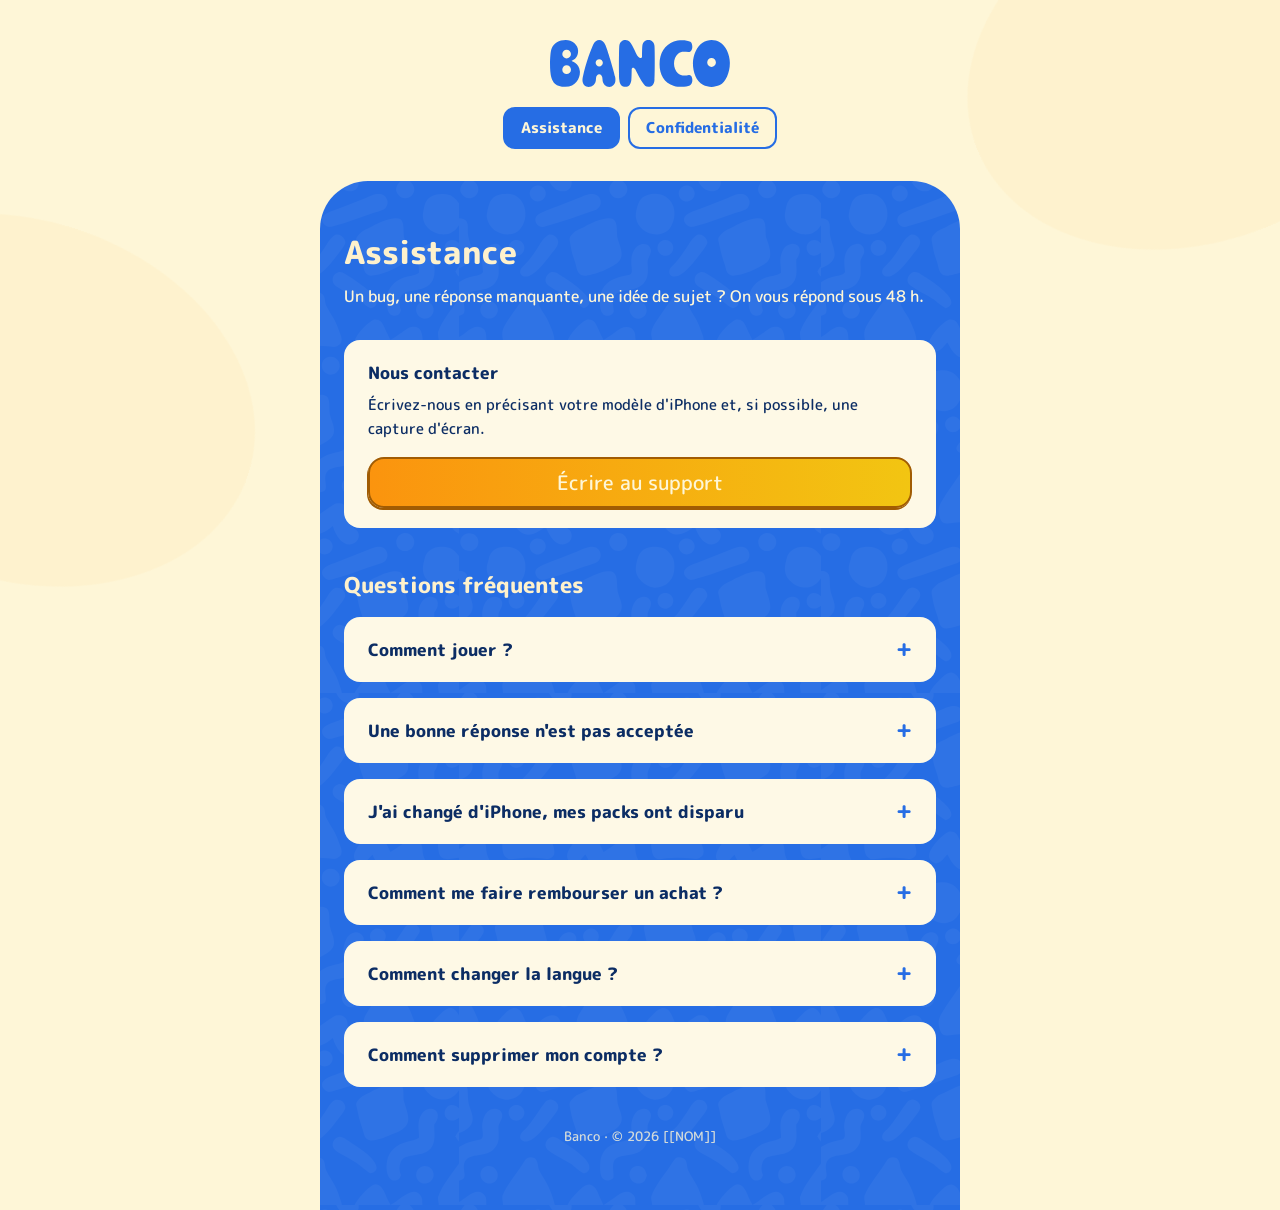
==== index.html @ dce541fc "feat: pages assistance et confidentialité Banco" ====
<!doctype html>
<html lang="fr">
<head>
  <meta charset="utf-8">
  <meta name="viewport" content="width=device-width, initial-scale=1">
  <title>Banco – Assistance</title>
  <meta name="description" content="Assistance du jeu Banco : contact, questions fréquentes, achats et compte.">
  <link rel="icon" href="assets/favicon.png">
  <link rel="apple-touch-icon" href="assets/icon.png">
  <link rel="preconnect" href="https://fonts.googleapis.com">
  <link rel="preconnect" href="https://fonts.gstatic.com" crossorigin>
  <link href="https://fonts.googleapis.com/css2?family=M+PLUS+Rounded+1c:wght@500;700;800&display=swap" rel="stylesheet">
  <link rel="stylesheet" href="style.css">
</head>
<body>
  <div class="page">
    <header>
      <img class="logo" src="assets/logo.svg" alt="Banco">
      <nav aria-label="Pages">
        <a href="./" aria-current="page">Assistance</a>
        <a href="confidentialite.html">Confidentialité</a>
      </nav>
    </header>

    <main class="panel">
      <h1>Assistance</h1>
      <p class="lead">Un bug, une réponse manquante, une idée de sujet ? On vous répond sous 48 h.</p>

      <div class="card">
        <h3>Nous contacter</h3>
        <p>Écrivez-nous en précisant votre modèle d'iPhone et, si possible, une capture d'écran.</p>
        <a class="btn" href="mailto:[[EMAIL]]?subject=Banco%20%E2%80%93%20Assistance">Écrire au support</a>
      </div>

      <h2>Questions fréquentes</h2>

      <details class="card">
        <summary>Comment jouer ?</summary>
        <p>Créez 2 à 4 équipes, choisissez vos thèmes, puis un mode :</p>
        <ul>
          <li><strong>Enchères</strong> : les équipes misent sur le nombre de réponses qu'elles peuvent citer sur un sujet. Celle qui mise le plus doit tenir parole en 60 secondes. Mise ratée : les points vont à l'adversaire.</li>
          <li><strong>Survie</strong> : les équipes citent une réponse chacune leur tour. Celle qui sèche est éliminée, la dernière en lice remporte la cagnotte.</li>
        </ul>
      </details>

      <details class="card">
        <summary>Une bonne réponse n'est pas acceptée</summary>
        <p>Notre base ne contient pas toutes les réponses possibles. Utilisez « Valider quand même » pour la compter, ou « Chercher en ligne » pour vérifier. Envoyez-nous la réponse oubliée : nous l'ajouterons dans une prochaine mise à jour.</p>
      </details>

      <details class="card">
        <summary>J'ai changé d'iPhone, mes packs ont disparu</summary>
        <p>Ouvrez la Boutique et touchez « Restaurer les achats », avec le même identifiant Apple que lors de l'achat. Les packs déjà payés ne sont jamais facturés une seconde fois.</p>
      </details>

      <details class="card">
        <summary>Comment me faire rembourser un achat ?</summary>
        <p>Les paiements sont gérés par Apple. Faites votre demande sur <a href="https://reportaproblem.apple.com">reportaproblem.apple.com</a>.</p>
      </details>

      <details class="card">
        <summary>Comment changer la langue ?</summary>
        <p>Le jeu est disponible en français, anglais, allemand et espagnol. Changez-la avec le sélecteur de langue de l'écran d'accueil : les sujets et les réponses s'adaptent automatiquement.</p>
      </details>

      <details class="card">
        <summary>Comment supprimer mon compte ?</summary>
        <p>Écrivez-nous depuis l'adresse e-mail de votre compte à <a href="mailto:[[EMAIL]]?subject=Banco%20%E2%80%93%20Suppression%20de%20compte">[[EMAIL]]</a>. Votre compte et les données associées sont supprimés sous 30 jours. Détails dans notre <a href="confidentialite.html">politique de confidentialité</a>.</p>
      </details>

      <p class="updated">Banco · © 2026 [[NOM]]</p>
    </main>
  </div>
</body>
</html>
---- style.css ----
/* Design system Banco — repris de src/theme/index.ts */
:root {
  --purple: #266de4;
  --purple-deep: #0c2d64;
  --cream: #fef6d7;
  --cream-card: #fef9e6;
  --cream-title: #fef1cc;
  --orange: #fb940e;
  --yellow: #f2c512;
  --orange-border: #a15c03;
  --blob: #fbb040;
  --font: 'M PLUS Rounded 1c', system-ui, -apple-system, sans-serif;
}

* { box-sizing: border-box; margin: 0; padding: 0; }

body {
  font-family: var(--font);
  font-weight: 500;
  background: var(--cream);
  color: var(--purple-deep);
  min-height: 100vh;
  display: flex;
  flex-direction: column;
  align-items: center;
  overflow-x: hidden;
  -webkit-font-smoothing: antialiased;
}

/* Blobs orange à 6 %, comme HomeBackground */
body::before,
body::after {
  content: '';
  position: fixed;
  z-index: -1;
  border-radius: 50%;
  background: var(--blob);
  opacity: 0.06;
  width: 480px;
  height: 360px;
}
body::before { top: -120px; right: -160px; transform: rotate(-22deg); }
body::after { top: 220px; left: -220px; transform: rotate(18deg); }

.page { width: 100%; max-width: 640px; display: flex; flex-direction: column; flex: 1; }

header {
  display: flex;
  flex-direction: column;
  align-items: center;
  gap: 20px;
  padding: 40px 16px 32px;
}
.logo { width: 180px; height: auto; }

nav { display: flex; gap: 8px; flex-wrap: wrap; justify-content: center; }
nav a {
  font-weight: 800;
  font-size: 15px;
  text-decoration: none;
  color: var(--purple);
  padding: 8px 16px;
  border-radius: 12px;
  border: 2px solid var(--purple);
}
nav a[aria-current='page'] { background: var(--purple); color: var(--cream); }

/* Panneau bleu à coins arrondis + pattern blanc à 4 % */
.panel {
  position: relative;
  flex: 1;
  background: var(--purple);
  border-radius: 48px 48px 0 0;
  padding: 48px 24px 64px;
  overflow: hidden;
}
.panel::before {
  content: '';
  position: absolute;
  inset: 0;
  background: url('assets/pattern.svg') top center / 362px auto repeat;
  opacity: 0.04;
  pointer-events: none;
}
.panel > * { position: relative; }

h1 {
  font-weight: 800;
  font-size: 32px;
  color: var(--cream-title);
  margin-bottom: 8px;
}
.lead { color: var(--cream); font-size: 16px; line-height: 1.5; margin-bottom: 32px; }

h2 {
  font-weight: 800;
  font-size: 22px;
  color: var(--cream-title);
  margin: 40px 0 16px;
}

.card {
  background: var(--cream-card);
  border-radius: 16px;
  padding: 20px 24px;
  margin-bottom: 16px;
}
.card h3 { font-weight: 800; font-size: 17px; margin-bottom: 8px; }
.card p, .card li { font-size: 15px; line-height: 1.6; }
.card p + p, .card p + ul, .card ul + p { margin-top: 8px; }
.card ul { padding-left: 20px; }
.card a { color: var(--purple); font-weight: 700; }

/* Bouton orange de l'app (dégradé, bordure et ombre franche) */
.btn {
  display: flex;
  align-items: center;
  justify-content: center;
  height: 51px;
  border-radius: 16px;
  border: 2px solid var(--orange-border);
  box-shadow: -1px 2px 0 var(--orange-border);
  background: linear-gradient(90deg, var(--orange), var(--yellow));
  color: var(--cream);
  font-family: var(--font);
  font-weight: 500;
  font-size: 20px;
  text-decoration: none;
  margin-top: 16px;
}
.card a.btn { color: var(--cream); font-weight: 500; }
.btn:active { transform: translate(-1px, 2px); box-shadow: none; }

details.card { cursor: pointer; }
details.card summary {
  font-weight: 800;
  font-size: 17px;
  list-style: none;
  display: flex;
  justify-content: space-between;
  gap: 12px;
}
details.card summary::-webkit-details-marker { display: none; }
details.card summary::after { content: '+'; color: var(--purple); font-size: 22px; line-height: 1; }
details.card[open] summary::after { content: '–'; }
details.card[open] summary { margin-bottom: 8px; }

.updated { color: var(--cream); opacity: 0.8; font-size: 13px; margin-top: 40px; text-align: center; }

a:focus-visible, summary:focus-visible { outline: 3px solid var(--yellow); outline-offset: 3px; }
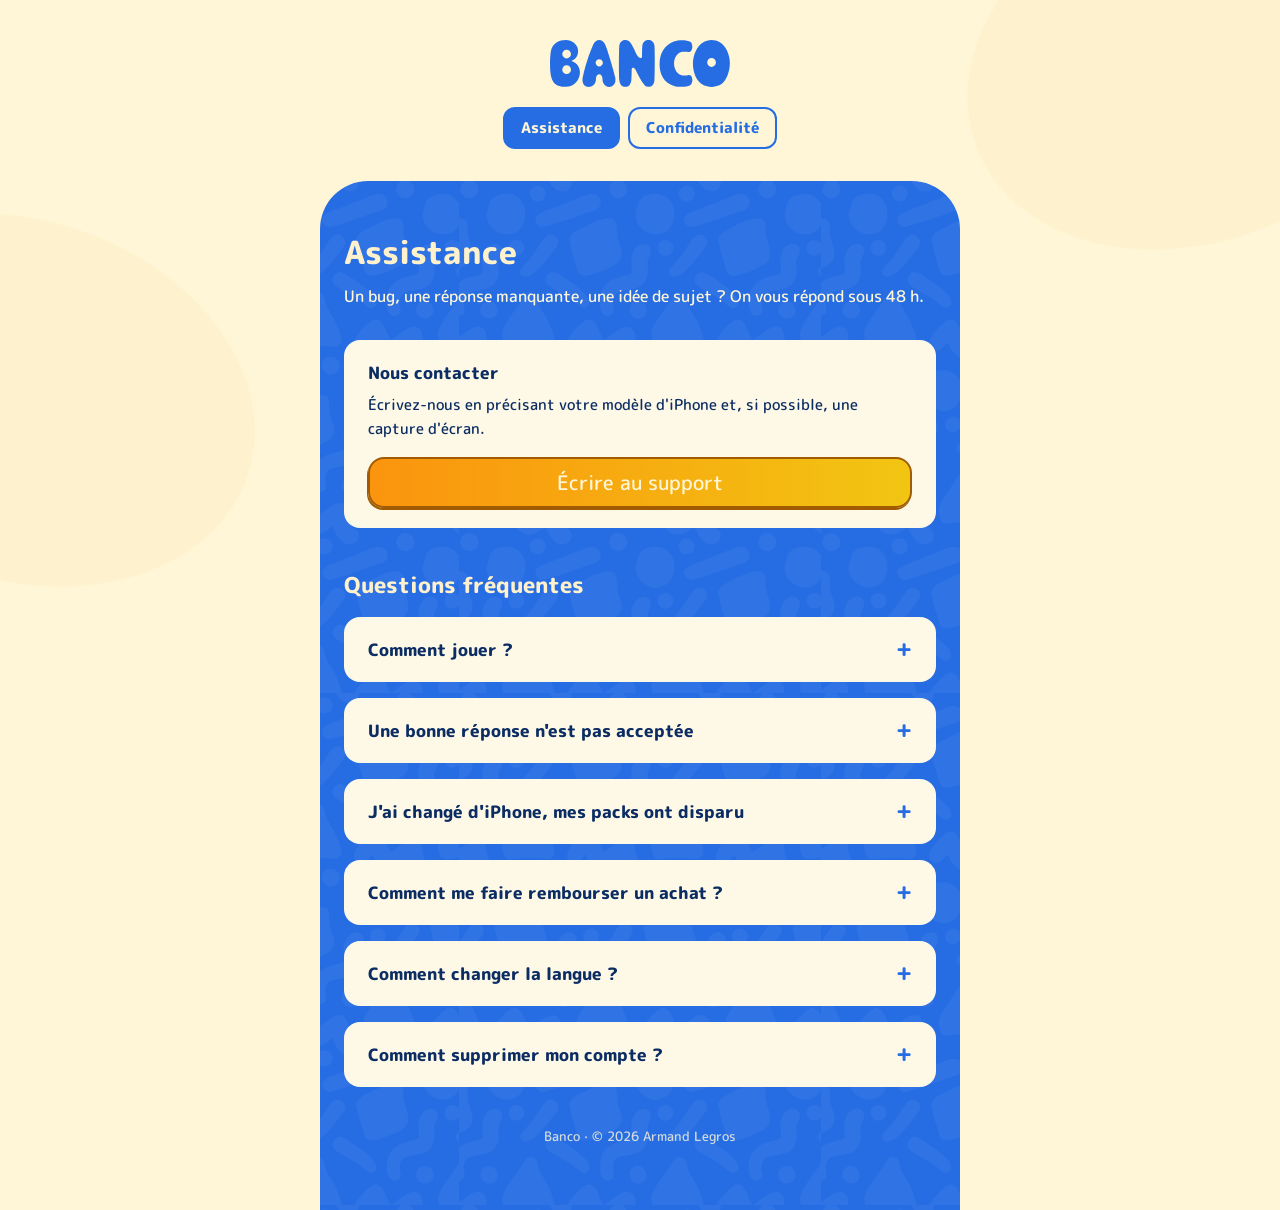
==== commit 2fc5d57d: "chore: coordonnées de contact" ====
--- a/index.html
+++ b/index.html
@@ -29,7 +29,7 @@
       <div class="card">
         <h3>Nous contacter</h3>
         <p>Écrivez-nous en précisant votre modèle d'iPhone et, si possible, une capture d'écran.</p>
-        <a class="btn" href="mailto:[[EMAIL]]?subject=Banco%20%E2%80%93%20Assistance">Écrire au support</a>
+        <a class="btn" href="mailto:komplo.app@gmail.com?subject=Banco%20%E2%80%93%20Assistance">Écrire au support</a>
       </div>
 
       <h2>Questions fréquentes</h2>
@@ -65,10 +65,10 @@
 
       <details class="card">
         <summary>Comment supprimer mon compte ?</summary>
-        <p>Écrivez-nous depuis l'adresse e-mail de votre compte à <a href="mailto:[[EMAIL]]?subject=Banco%20%E2%80%93%20Suppression%20de%20compte">[[EMAIL]]</a>. Votre compte et les données associées sont supprimés sous 30 jours. Détails dans notre <a href="confidentialite.html">politique de confidentialité</a>.</p>
+        <p>Écrivez-nous depuis l'adresse e-mail de votre compte à <a href="mailto:komplo.app@gmail.com?subject=Banco%20%E2%80%93%20Suppression%20de%20compte">komplo.app@gmail.com</a>. Votre compte et les données associées sont supprimés sous 30 jours. Détails dans notre <a href="confidentialite.html">politique de confidentialité</a>.</p>
       </details>
 
-      <p class="updated">Banco · © 2026 [[NOM]]</p>
+      <p class="updated">Banco · © 2026 Armand Legros</p>
     </main>
   </div>
 </body>
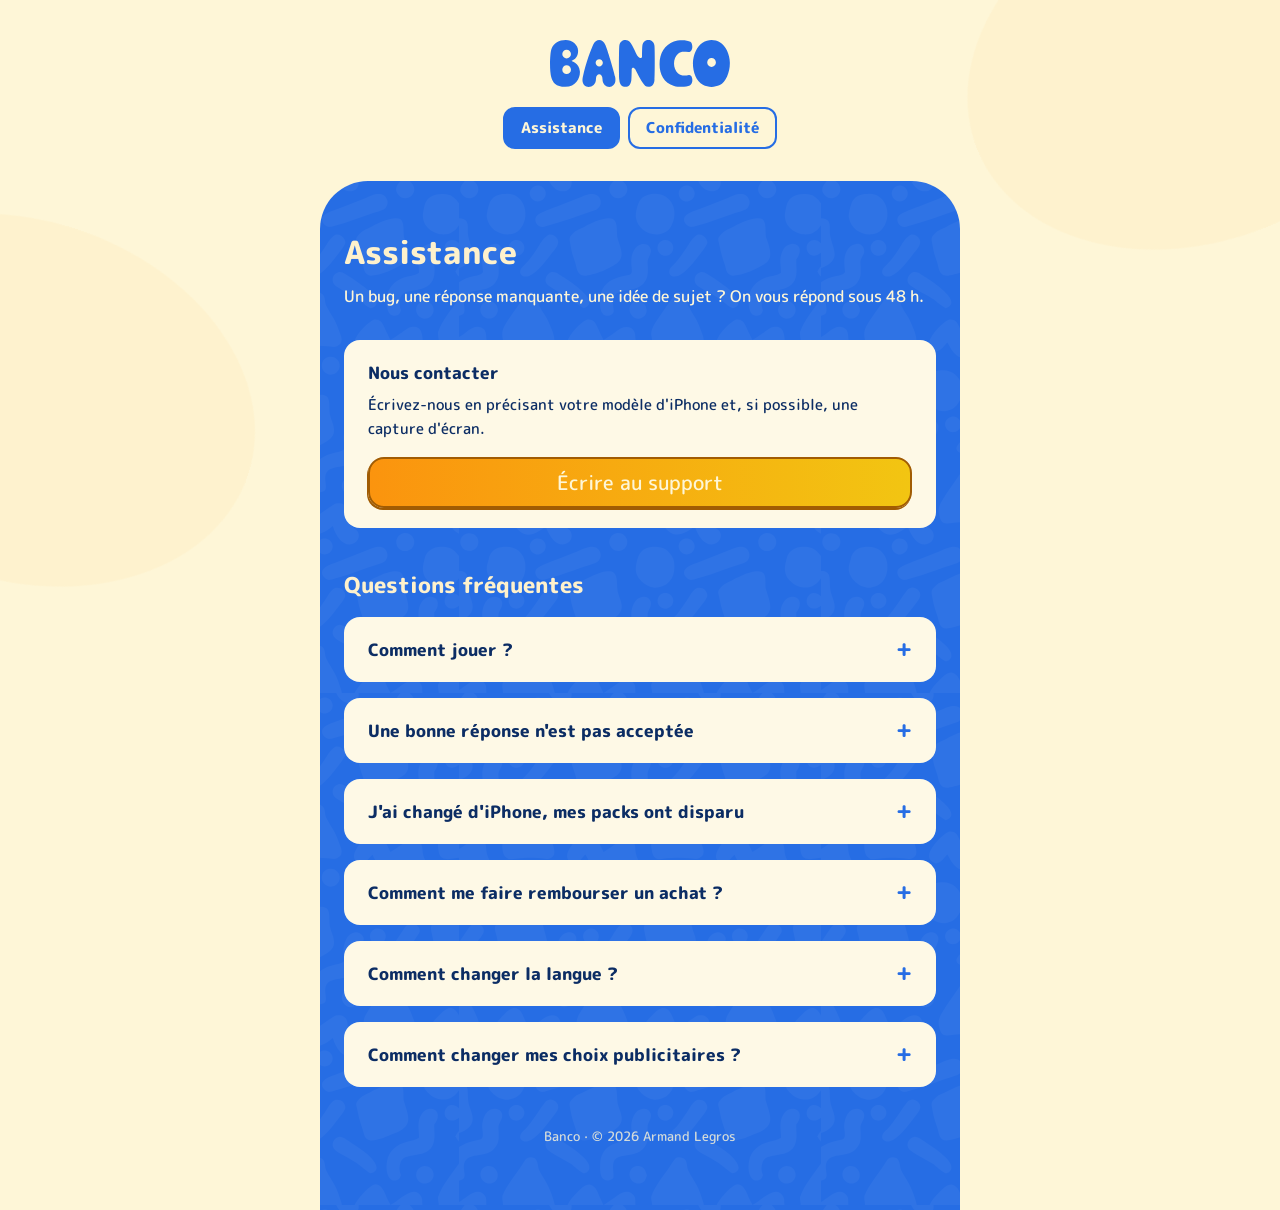
==== commit f7c9bf93: "docs: confidentialité réécrite (publicité AdMob, consentement, sans compte)" ====
--- a/index.html
+++ b/index.html
@@ -4,7 +4,7 @@
   <meta charset="utf-8">
   <meta name="viewport" content="width=device-width, initial-scale=1">
   <title>Banco – Assistance</title>
-  <meta name="description" content="Assistance du jeu Banco : contact, questions fréquentes, achats et compte.">
+  <meta name="description" content="Assistance du jeu Banco : contact, questions fréquentes, achats et publicité.">
   <link rel="icon" href="assets/favicon.png">
   <link rel="apple-touch-icon" href="assets/icon.png">
   <link rel="preconnect" href="https://fonts.googleapis.com">
@@ -64,8 +64,8 @@
       </details>
 
       <details class="card">
-        <summary>Comment supprimer mon compte ?</summary>
-        <p>Écrivez-nous depuis l'adresse e-mail de votre compte à <a href="mailto:komplo.app@gmail.com?subject=Banco%20%E2%80%93%20Suppression%20de%20compte">komplo.app@gmail.com</a>. Votre compte et les données associées sont supprimés sous 30 jours. Détails dans notre <a href="confidentialite.html">politique de confidentialité</a>.</p>
+        <summary>Comment changer mes choix publicitaires ?</summary>
+        <p>En Europe, ouvrez les Réglages de Banco et touchez « Choix publicitaires ». Pour le suivi publicitaire, allez dans les Réglages de l'iPhone, rubrique Confidentialité et sécurité, puis Suivi. Banco n'a pas de compte : vos parties restent sur votre téléphone. Détails dans notre <a href="confidentialite.html">politique de confidentialité</a>.</p>
       </details>
 
       <p class="updated">Banco · © 2026 Armand Legros</p>
